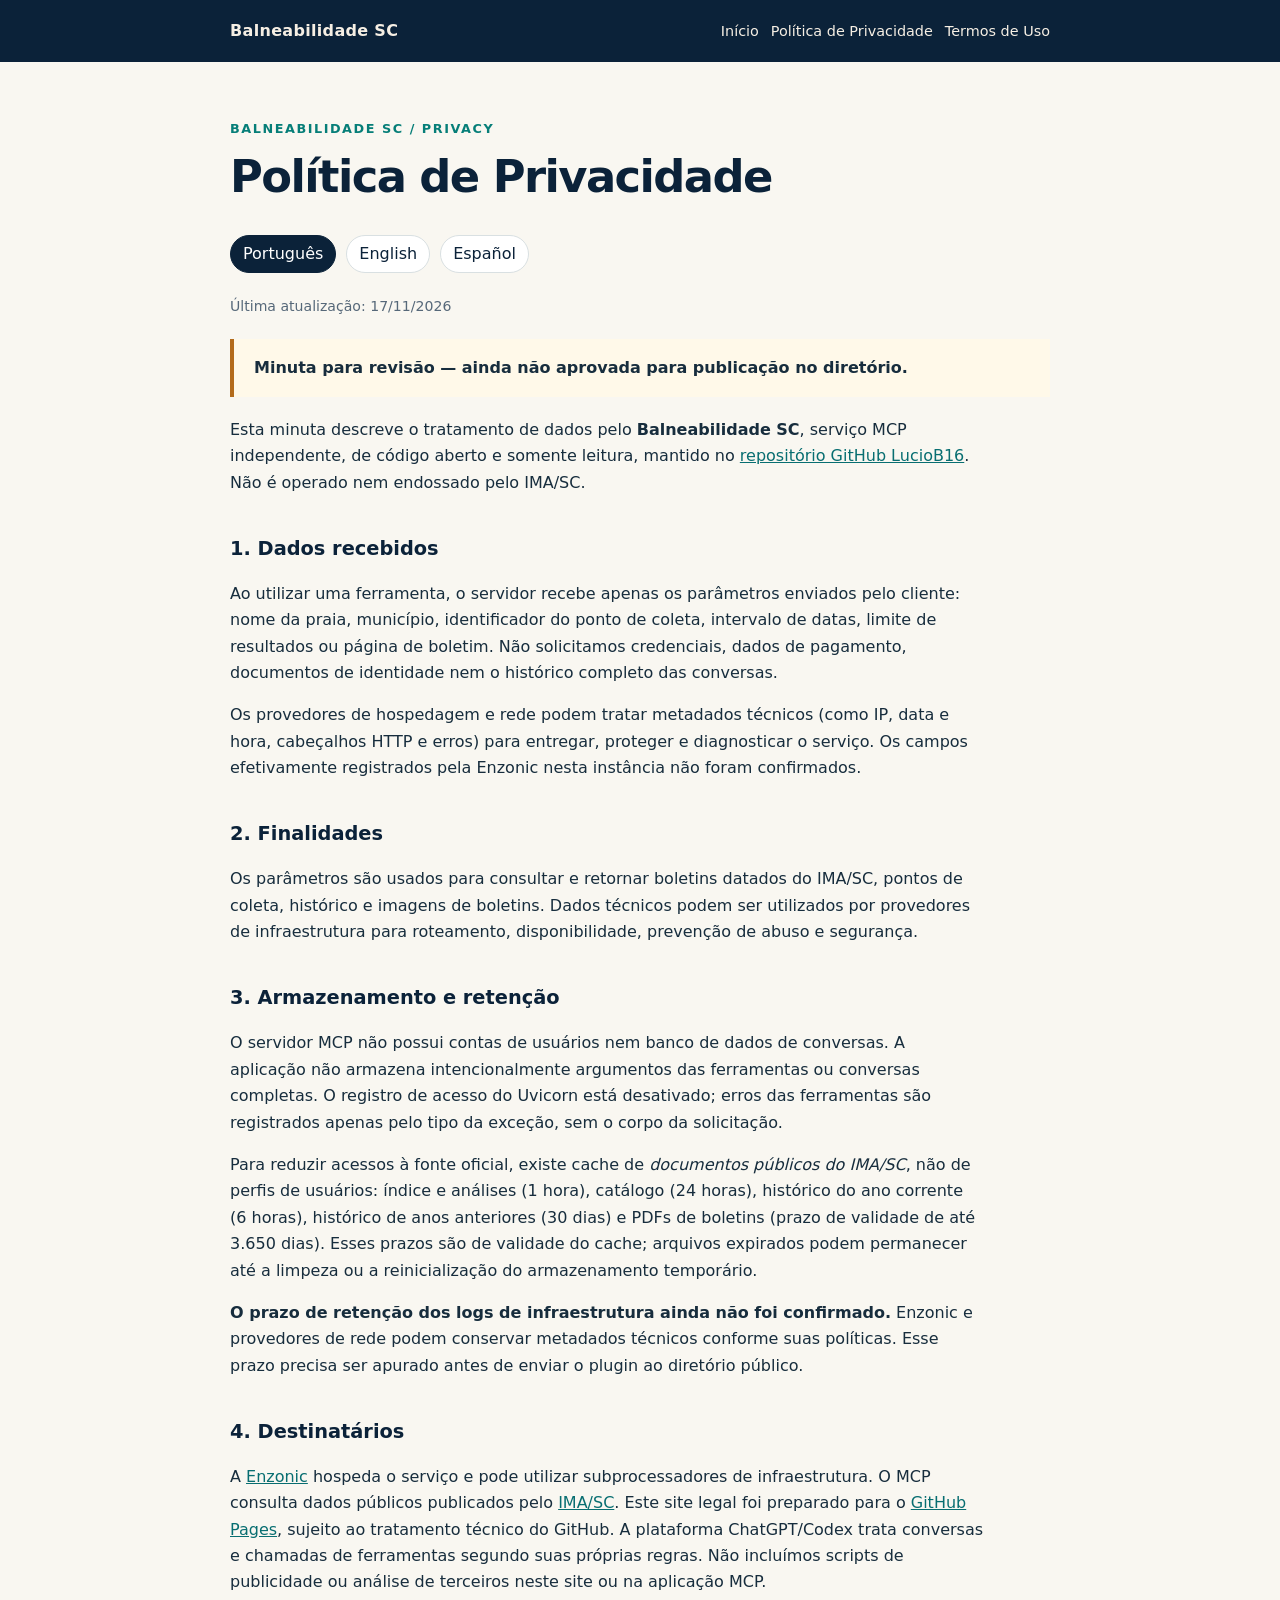
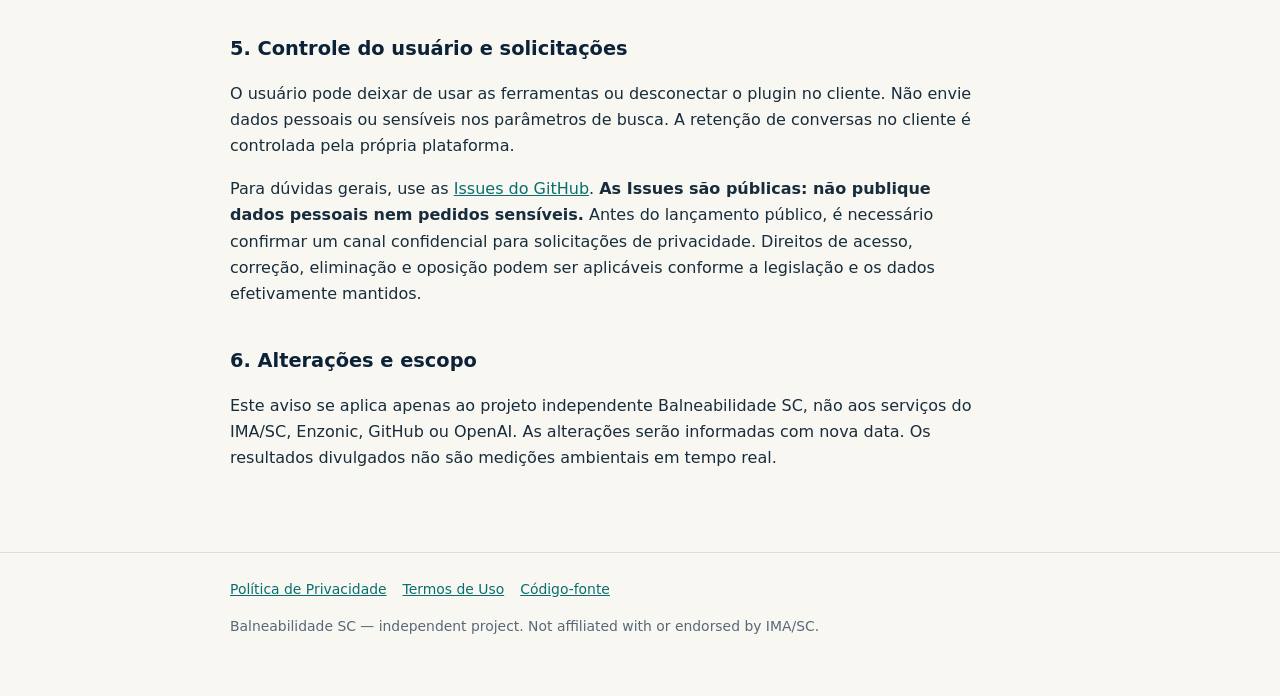
==== site/privacy/index.html @ 0f6dc049 "docs: add trilingual draft legal microsite for Balneabilidade SC" ====
<!doctype html>
<html lang="pt-BR">
<head>
<meta charset="utf-8">
<meta name="viewport" content="width=device-width,initial-scale=1">
<meta name="description" content="Política de Privacidade — Balneabilidade SC, independent IMA/SC bathing-water information tool.">
<meta name="robots" content="noindex,nofollow">
<title>Política de Privacidade · Balneabilidade SC</title>
<link rel="stylesheet" href="../style.css">
<link rel="canonical" href="https://luciob16.github.io/balneabilidade-sc-plugin/privacy/">
<link rel="alternate" hreflang="pt-BR" href="https://luciob16.github.io/balneabilidade-sc-plugin/privacy/">
<link rel="alternate" hreflang="en" href="https://luciob16.github.io/balneabilidade-sc-plugin/privacy/en/">
<link rel="alternate" hreflang="es-AR" href="https://luciob16.github.io/balneabilidade-sc-plugin/privacy/es/">
</head>
<body>
<header><div class="wrap"><a class="brand" href="/balneabilidade-sc-plugin/">Balneabilidade SC</a><nav aria-label="Primary"><a href="/balneabilidade-sc-plugin/">Início</a><a href="/balneabilidade-sc-plugin/privacy/">Política de Privacidade</a><a href="/balneabilidade-sc-plugin/terms/">Termos de Uso</a></nav></div></header>
<main class="wrap">
<div class="eyebrow">Balneabilidade SC / Privacy</div>
<h1>Política de Privacidade</h1>
<div class="langs" aria-label="Languages"><a href="/balneabilidade-sc-plugin/privacy/" aria-current="page">Português</a><a href="/balneabilidade-sc-plugin/privacy/en/" >English</a><a href="/balneabilidade-sc-plugin/privacy/es/" >Español</a></div>
<p class="meta">Última atualização: 17/11/2026</p>
<aside class="draft"><strong>Minuta para revisão — ainda não aprovada para publicação no diretório.</strong></aside>
<p>Esta minuta descreve o tratamento de dados pelo <strong>Balneabilidade SC</strong>, serviço MCP independente, de código aberto e somente leitura, mantido no <a href="https://github.com/LucioB16/balneabilidade-sc-plugin">repositório GitHub LucioB16</a>. Não é operado nem endossado pelo IMA/SC.</p>
<h2>1. Dados recebidos</h2>
<p>Ao utilizar uma ferramenta, o servidor recebe apenas os parâmetros enviados pelo cliente: nome da praia, município, identificador do ponto de coleta, intervalo de datas, limite de resultados ou página de boletim. Não solicitamos credenciais, dados de pagamento, documentos de identidade nem o histórico completo das conversas.</p>
<p>Os provedores de hospedagem e rede podem tratar metadados técnicos (como IP, data e hora, cabeçalhos HTTP e erros) para entregar, proteger e diagnosticar o serviço. Os campos efetivamente registrados pela Enzonic nesta instância não foram confirmados.</p>
<h2>2. Finalidades</h2>
<p>Os parâmetros são usados para consultar e retornar boletins datados do IMA/SC, pontos de coleta, histórico e imagens de boletins. Dados técnicos podem ser utilizados por provedores de infraestrutura para roteamento, disponibilidade, prevenção de abuso e segurança.</p>
<h2>3. Armazenamento e retenção</h2>
<p>O servidor MCP não possui contas de usuários nem banco de dados de conversas. A aplicação não armazena intencionalmente argumentos das ferramentas ou conversas completas. O registro de acesso do Uvicorn está desativado; erros das ferramentas são registrados apenas pelo tipo da exceção, sem o corpo da solicitação.</p>
<p>Para reduzir acessos à fonte oficial, existe cache de <em>documentos públicos do IMA/SC</em>, não de perfis de usuários: índice e análises (1 hora), catálogo (24 horas), histórico do ano corrente (6 horas), histórico de anos anteriores (30 dias) e PDFs de boletins (prazo de validade de até 3.650 dias). Esses prazos são de validade do cache; arquivos expirados podem permanecer até a limpeza ou a reinicialização do armazenamento temporário.</p>
<p><strong>O prazo de retenção dos logs de infraestrutura ainda não foi confirmado.</strong> Enzonic e provedores de rede podem conservar metadados técnicos conforme suas políticas. Esse prazo precisa ser apurado antes de enviar o plugin ao diretório público.</p>
<h2>4. Destinatários</h2>
<p>A <a href="https://enzonic.com/legal/privacy">Enzonic</a> hospeda o serviço e pode utilizar subprocessadores de infraestrutura. O MCP consulta dados públicos publicados pelo <a href="https://balneabilidade.ima.sc.gov.br/">IMA/SC</a>. Este site legal foi preparado para o <a href="https://docs.github.com/en/site-policy/privacy-policies/github-general-privacy-statement">GitHub Pages</a>, sujeito ao tratamento técnico do GitHub. A plataforma ChatGPT/Codex trata conversas e chamadas de ferramentas segundo suas próprias regras. Não incluímos scripts de publicidade ou análise de terceiros neste site ou na aplicação MCP.</p>
<h2>5. Controle do usuário e solicitações</h2>
<p>O usuário pode deixar de usar as ferramentas ou desconectar o plugin no cliente. Não envie dados pessoais ou sensíveis nos parâmetros de busca. A retenção de conversas no cliente é controlada pela própria plataforma.</p>
<p>Para dúvidas gerais, use as <a href="https://github.com/LucioB16/balneabilidade-sc-plugin/issues">Issues do GitHub</a>. <strong>As Issues são públicas: não publique dados pessoais nem pedidos sensíveis.</strong> Antes do lançamento público, é necessário confirmar um canal confidencial para solicitações de privacidade. Direitos de acesso, correção, eliminação e oposição podem ser aplicáveis conforme a legislação e os dados efetivamente mantidos.</p>
<h2>6. Alterações e escopo</h2>
<p>Este aviso se aplica apenas ao projeto independente Balneabilidade SC, não aos serviços do IMA/SC, Enzonic, GitHub ou OpenAI. As alterações serão informadas com nova data. Os resultados divulgados não são medições ambientais em tempo real.</p>
</main>
<footer class="foot"><div class="wrap"><a href="/balneabilidade-sc-plugin/privacy/">Política de Privacidade</a><a href="/balneabilidade-sc-plugin/terms/">Termos de Uso</a><a href="https://github.com/LucioB16/balneabilidade-sc-plugin">Código-fonte</a><p>Balneabilidade SC — independent project. Not affiliated with or endorsed by IMA/SC.</p></div></footer>
</body></html>
---- site/style.css ----
:root{color-scheme:light;--navy:#0b2239;--teal:#067e78;--sand:#f9f7f1;--ink:#172d3d;--muted:#566879;--line:#d9e0e2}
*{box-sizing:border-box}html{font-family:system-ui,-apple-system,BlinkMacSystemFont,"Segoe UI",sans-serif;line-height:1.65}body{margin:0;background:var(--sand);color:var(--ink)}.wrap{width:min(820px,calc(100% - 36px));margin:auto}header{background:var(--navy);color:#f6efe4;padding:18px 0}header .wrap{display:flex;align-items:center;justify-content:space-between;gap:18px;flex-wrap:wrap}header a{color:#f6efe4;text-decoration:none}.brand{font-weight:750;letter-spacing:.02em}nav a{margin-left:12px;font-size:.9rem}nav a:hover,a:hover{text-decoration:underline}main{padding:56px 0 64px}main h1{color:var(--navy);font-size:clamp(2rem,5vw,2.8rem);line-height:1.18;letter-spacing:-.035em;margin:.25em 0 .7em}main h2{color:var(--navy);font-size:1.21rem;margin-top:2.3rem}p,li{max-width:74ch}a{color:#086e71}li{margin-bottom:.55rem}.eyebrow{font-size:.8rem;letter-spacing:.12em;font-weight:800;color:var(--teal);text-transform:uppercase}.card{background:#fff;border:1px solid var(--line);border-radius:12px;padding:24px;margin:18px 0}.notice{border-left:4px solid var(--teal);background:white;padding:16px 20px;margin:20px 0}.draft{border-left:4px solid #b36b1b;background:#fff9e9;padding:16px 20px;margin:20px 0}.langs{display:flex;gap:10px;flex-wrap:wrap;margin:22px 0}.langs a{border:1px solid var(--line);border-radius:30px;padding:5px 12px;text-decoration:none;color:var(--navy);background:white}.langs a[aria-current=page]{background:var(--navy);color:white;border-color:var(--navy)}.meta{color:var(--muted);font-size:.88rem}.foot{border-top:1px solid var(--line);padding:25px 0 45px;color:var(--muted);font-size:.87rem}.foot a{margin-right:16px}.cards{display:grid;grid-template-columns:repeat(auto-fit,minmax(240px,1fr));gap:14px}.cards a{display:block;padding:20px;border-radius:12px;background:white;border:1px solid var(--line);text-decoration:none;font-weight:700}.cards a:hover{border-color:var(--teal)}@media(max-width:520px){main{padding-top:35px}nav a{margin:0 10px 0 0}.card{padding:18px}}
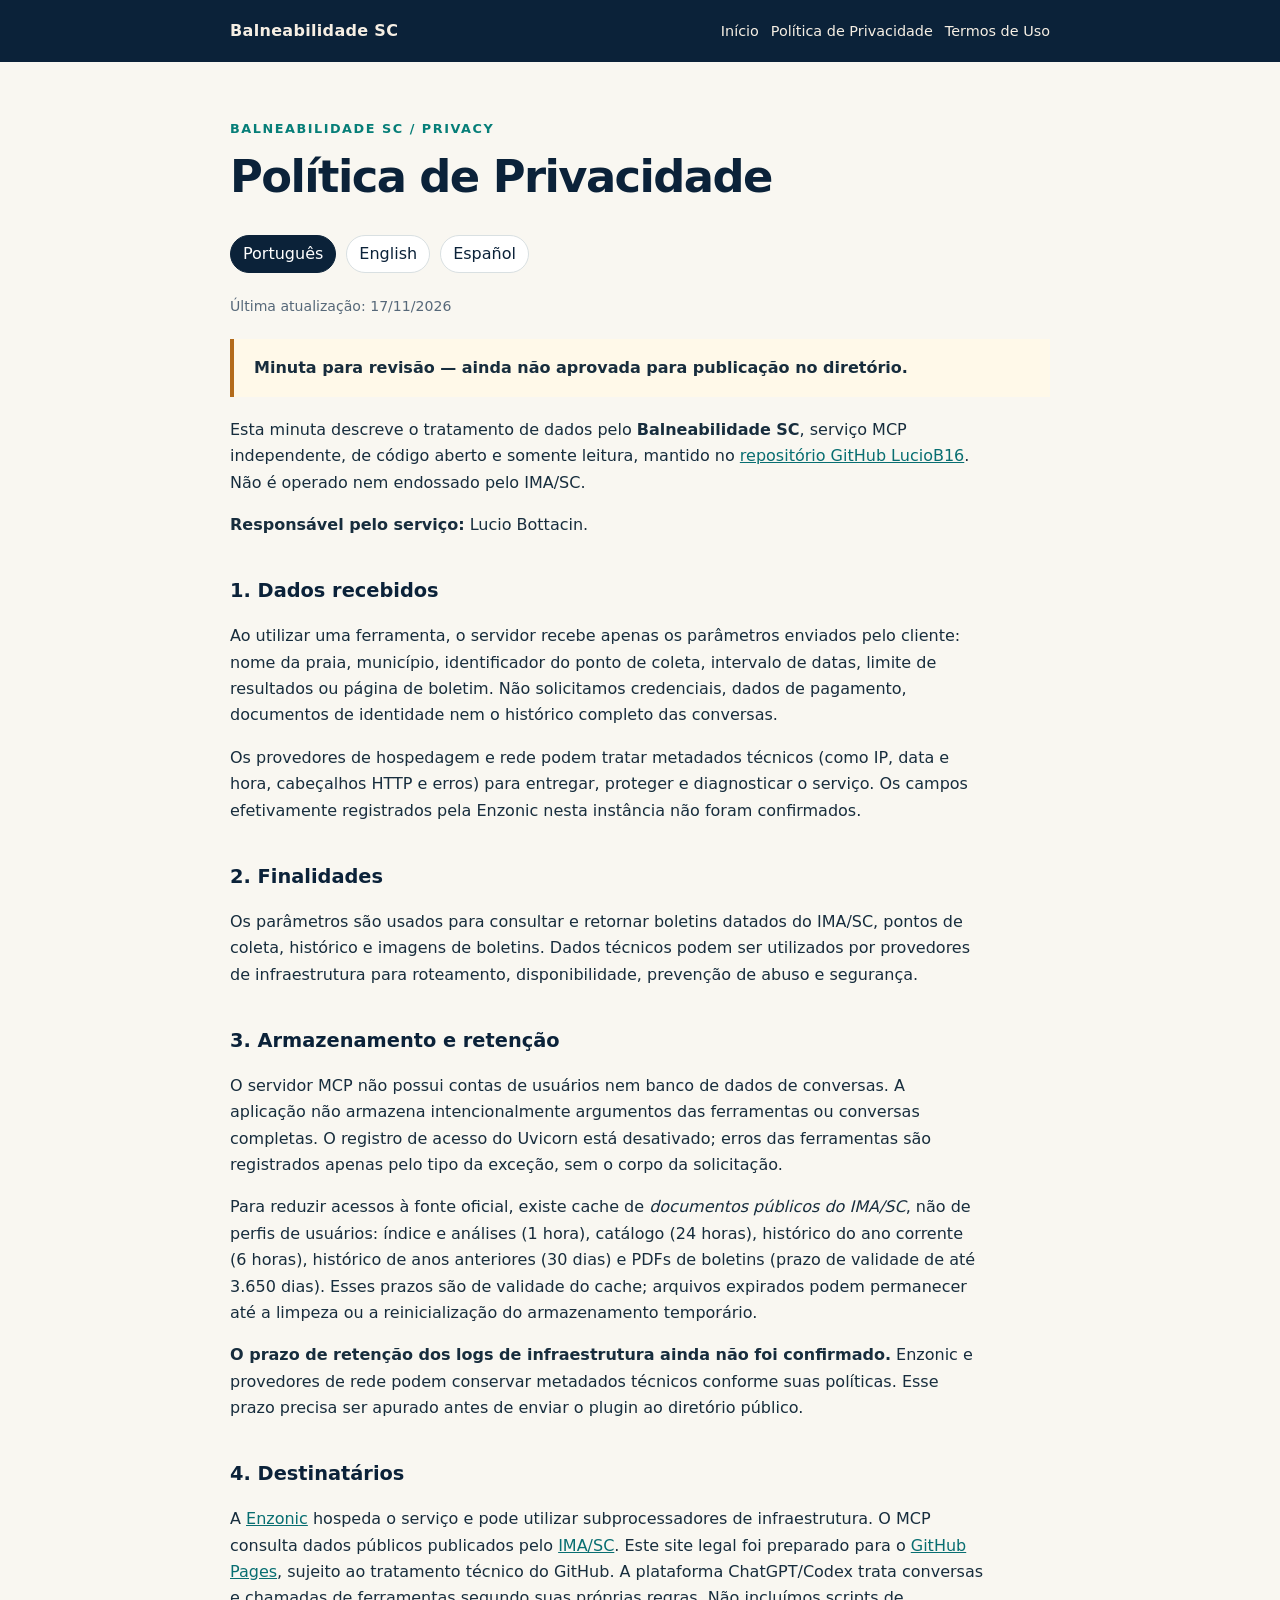
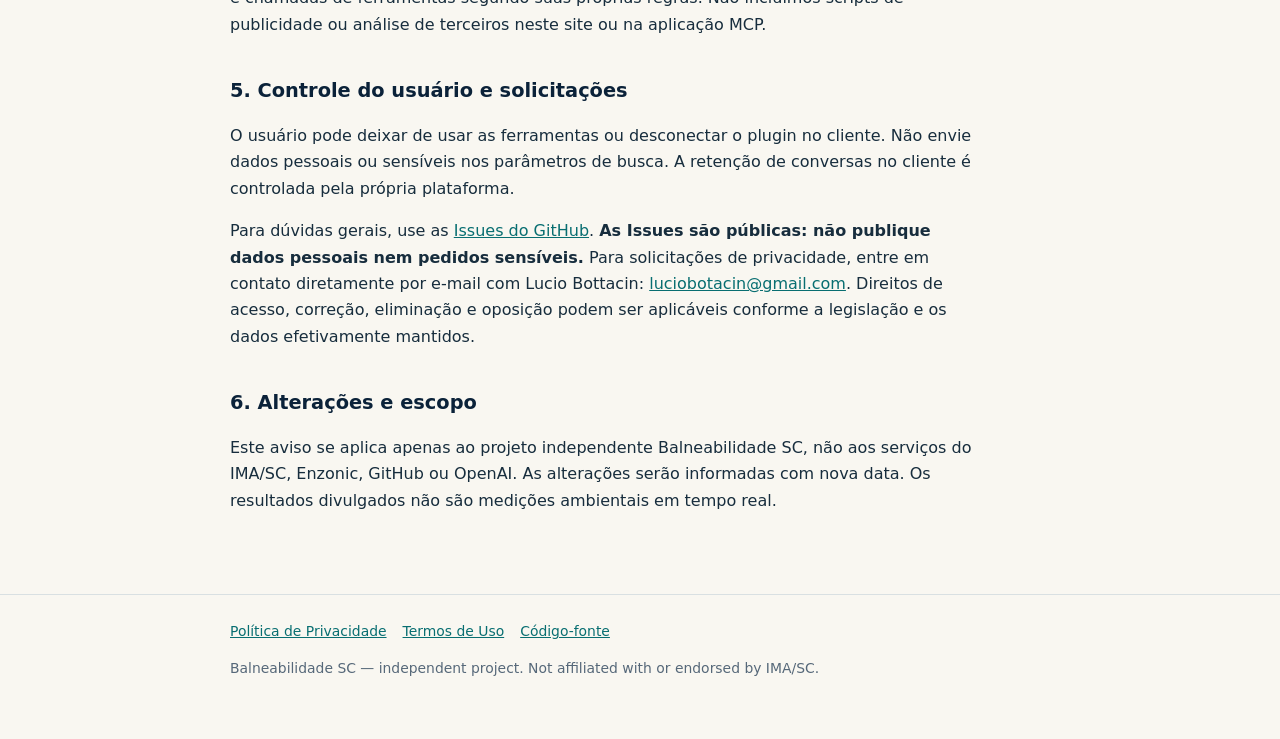
==== commit 3afdb7e7: "docs: identify service operator and public privacy contact in legal drafts" ====
--- a/site/privacy/index.html
+++ b/site/privacy/index.html
@@ -21,6 +21,7 @@
 <p class="meta">Última atualização: 17/11/2026</p>
 <aside class="draft"><strong>Minuta para revisão — ainda não aprovada para publicação no diretório.</strong></aside>
 <p>Esta minuta descreve o tratamento de dados pelo <strong>Balneabilidade SC</strong>, serviço MCP independente, de código aberto e somente leitura, mantido no <a href="https://github.com/LucioB16/balneabilidade-sc-plugin">repositório GitHub LucioB16</a>. Não é operado nem endossado pelo IMA/SC.</p>
+<p><strong>Responsável pelo serviço:</strong> Lucio Bottacin.</p>
 <h2>1. Dados recebidos</h2>
 <p>Ao utilizar uma ferramenta, o servidor recebe apenas os parâmetros enviados pelo cliente: nome da praia, município, identificador do ponto de coleta, intervalo de datas, limite de resultados ou página de boletim. Não solicitamos credenciais, dados de pagamento, documentos de identidade nem o histórico completo das conversas.</p>
 <p>Os provedores de hospedagem e rede podem tratar metadados técnicos (como IP, data e hora, cabeçalhos HTTP e erros) para entregar, proteger e diagnosticar o serviço. Os campos efetivamente registrados pela Enzonic nesta instância não foram confirmados.</p>
@@ -34,7 +35,7 @@
 <p>A <a href="https://enzonic.com/legal/privacy">Enzonic</a> hospeda o serviço e pode utilizar subprocessadores de infraestrutura. O MCP consulta dados públicos publicados pelo <a href="https://balneabilidade.ima.sc.gov.br/">IMA/SC</a>. Este site legal foi preparado para o <a href="https://docs.github.com/en/site-policy/privacy-policies/github-general-privacy-statement">GitHub Pages</a>, sujeito ao tratamento técnico do GitHub. A plataforma ChatGPT/Codex trata conversas e chamadas de ferramentas segundo suas próprias regras. Não incluímos scripts de publicidade ou análise de terceiros neste site ou na aplicação MCP.</p>
 <h2>5. Controle do usuário e solicitações</h2>
 <p>O usuário pode deixar de usar as ferramentas ou desconectar o plugin no cliente. Não envie dados pessoais ou sensíveis nos parâmetros de busca. A retenção de conversas no cliente é controlada pela própria plataforma.</p>
-<p>Para dúvidas gerais, use as <a href="https://github.com/LucioB16/balneabilidade-sc-plugin/issues">Issues do GitHub</a>. <strong>As Issues são públicas: não publique dados pessoais nem pedidos sensíveis.</strong> Antes do lançamento público, é necessário confirmar um canal confidencial para solicitações de privacidade. Direitos de acesso, correção, eliminação e oposição podem ser aplicáveis conforme a legislação e os dados efetivamente mantidos.</p>
+<p>Para dúvidas gerais, use as <a href="https://github.com/LucioB16/balneabilidade-sc-plugin/issues">Issues do GitHub</a>. <strong>As Issues são públicas: não publique dados pessoais nem pedidos sensíveis.</strong> Para solicitações de privacidade, entre em contato diretamente por e-mail com Lucio Bottacin: <a href="mailto:luciobotacin@gmail.com">luciobotacin@gmail.com</a>. Direitos de acesso, correção, eliminação e oposição podem ser aplicáveis conforme a legislação e os dados efetivamente mantidos.</p>
 <h2>6. Alterações e escopo</h2>
 <p>Este aviso se aplica apenas ao projeto independente Balneabilidade SC, não aos serviços do IMA/SC, Enzonic, GitHub ou OpenAI. As alterações serão informadas com nova data. Os resultados divulgados não são medições ambientais em tempo real.</p>
 </main>
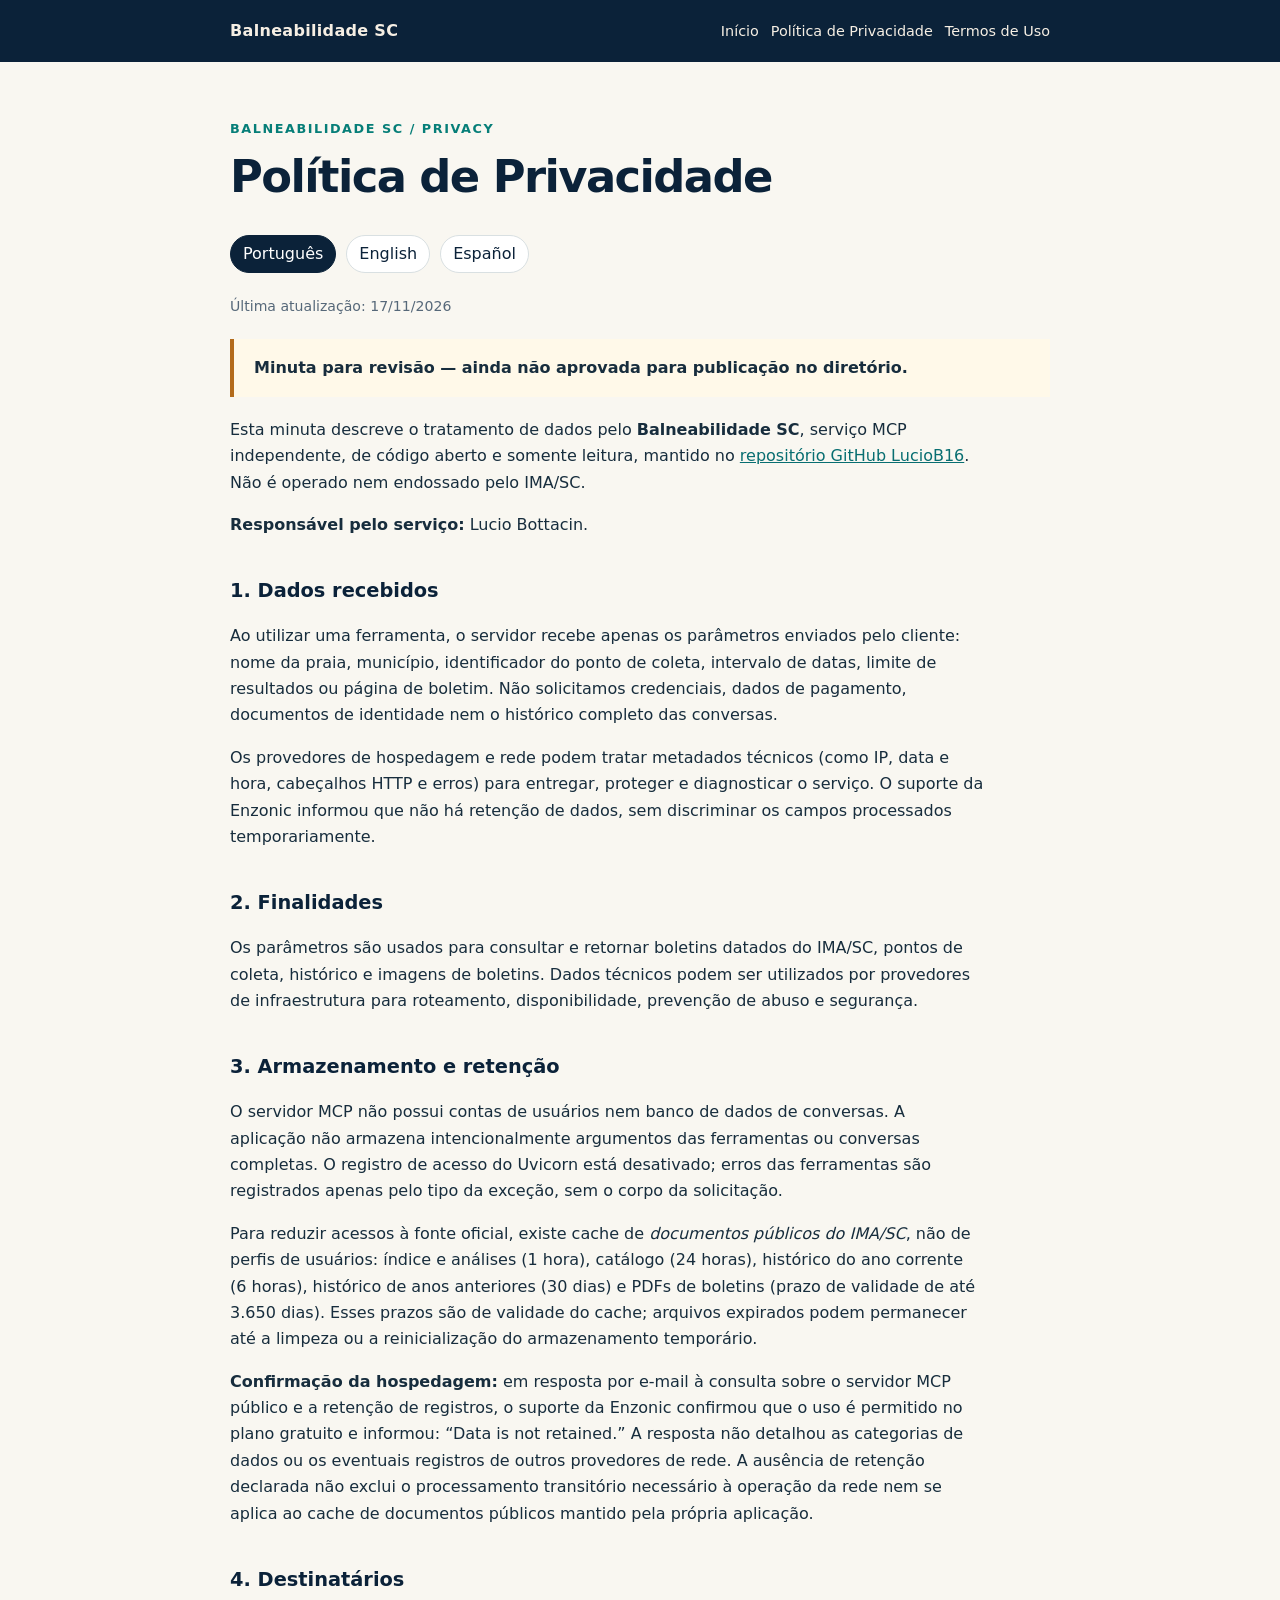
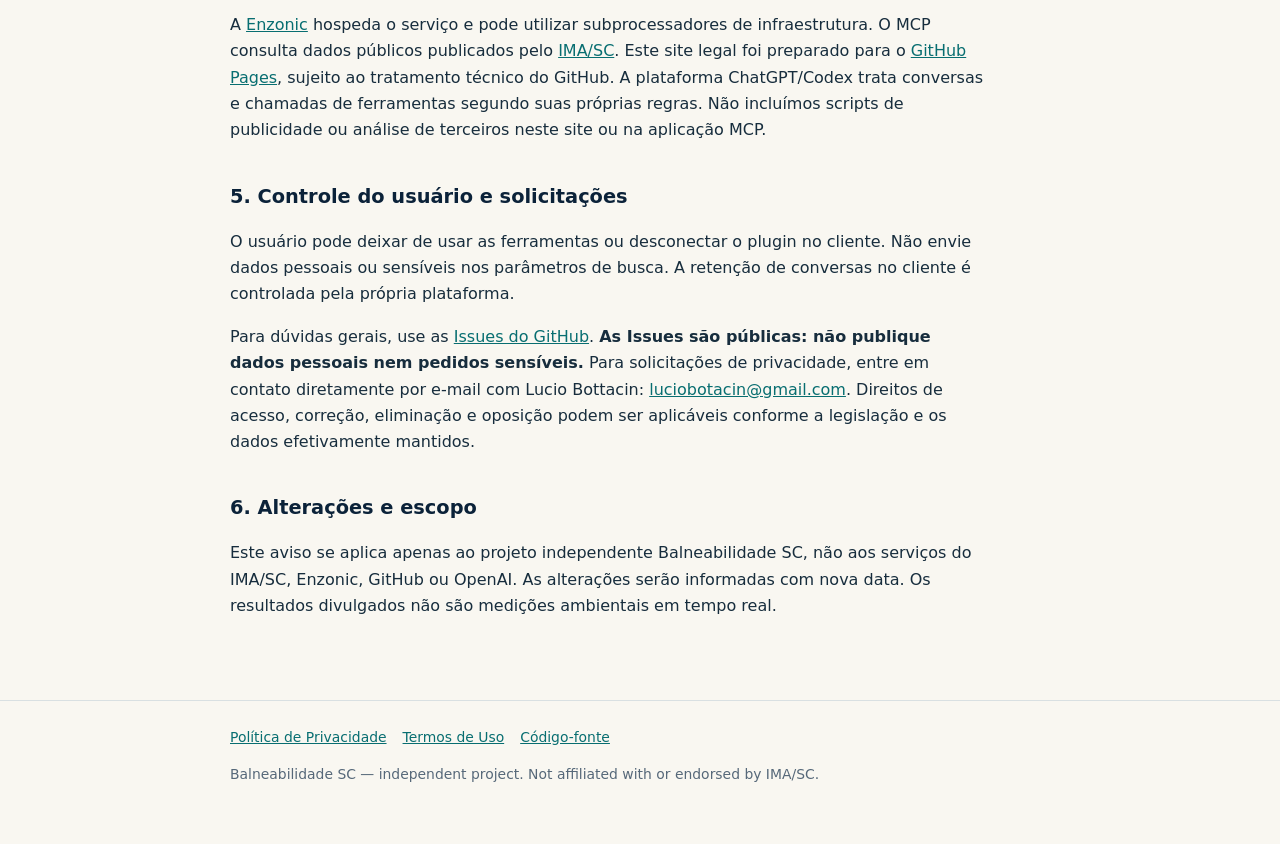
==== commit 904fa9dc: "docs: incorporate Enzonic support confirmation into legal drafts" ====
--- a/site/privacy/index.html
+++ b/site/privacy/index.html
@@ -24,13 +24,13 @@
 <p><strong>Responsável pelo serviço:</strong> Lucio Bottacin.</p>
 <h2>1. Dados recebidos</h2>
 <p>Ao utilizar uma ferramenta, o servidor recebe apenas os parâmetros enviados pelo cliente: nome da praia, município, identificador do ponto de coleta, intervalo de datas, limite de resultados ou página de boletim. Não solicitamos credenciais, dados de pagamento, documentos de identidade nem o histórico completo das conversas.</p>
-<p>Os provedores de hospedagem e rede podem tratar metadados técnicos (como IP, data e hora, cabeçalhos HTTP e erros) para entregar, proteger e diagnosticar o serviço. Os campos efetivamente registrados pela Enzonic nesta instância não foram confirmados.</p>
+<p>Os provedores de hospedagem e rede podem tratar metadados técnicos (como IP, data e hora, cabeçalhos HTTP e erros) para entregar, proteger e diagnosticar o serviço. O suporte da Enzonic informou que não há retenção de dados, sem discriminar os campos processados temporariamente.</p>
 <h2>2. Finalidades</h2>
 <p>Os parâmetros são usados para consultar e retornar boletins datados do IMA/SC, pontos de coleta, histórico e imagens de boletins. Dados técnicos podem ser utilizados por provedores de infraestrutura para roteamento, disponibilidade, prevenção de abuso e segurança.</p>
 <h2>3. Armazenamento e retenção</h2>
 <p>O servidor MCP não possui contas de usuários nem banco de dados de conversas. A aplicação não armazena intencionalmente argumentos das ferramentas ou conversas completas. O registro de acesso do Uvicorn está desativado; erros das ferramentas são registrados apenas pelo tipo da exceção, sem o corpo da solicitação.</p>
 <p>Para reduzir acessos à fonte oficial, existe cache de <em>documentos públicos do IMA/SC</em>, não de perfis de usuários: índice e análises (1 hora), catálogo (24 horas), histórico do ano corrente (6 horas), histórico de anos anteriores (30 dias) e PDFs de boletins (prazo de validade de até 3.650 dias). Esses prazos são de validade do cache; arquivos expirados podem permanecer até a limpeza ou a reinicialização do armazenamento temporário.</p>
-<p><strong>O prazo de retenção dos logs de infraestrutura ainda não foi confirmado.</strong> Enzonic e provedores de rede podem conservar metadados técnicos conforme suas políticas. Esse prazo precisa ser apurado antes de enviar o plugin ao diretório público.</p>
+<p><strong>Confirmação da hospedagem:</strong> em resposta por e-mail à consulta sobre o servidor MCP público e a retenção de registros, o suporte da Enzonic confirmou que o uso é permitido no plano gratuito e informou: “Data is not retained.” A resposta não detalhou as categorias de dados ou os eventuais registros de outros provedores de rede. A ausência de retenção declarada não exclui o processamento transitório necessário à operação da rede nem se aplica ao cache de documentos públicos mantido pela própria aplicação.</p>
 <h2>4. Destinatários</h2>
 <p>A <a href="https://enzonic.com/legal/privacy">Enzonic</a> hospeda o serviço e pode utilizar subprocessadores de infraestrutura. O MCP consulta dados públicos publicados pelo <a href="https://balneabilidade.ima.sc.gov.br/">IMA/SC</a>. Este site legal foi preparado para o <a href="https://docs.github.com/en/site-policy/privacy-policies/github-general-privacy-statement">GitHub Pages</a>, sujeito ao tratamento técnico do GitHub. A plataforma ChatGPT/Codex trata conversas e chamadas de ferramentas segundo suas próprias regras. Não incluímos scripts de publicidade ou análise de terceiros neste site ou na aplicação MCP.</p>
 <h2>5. Controle do usuário e solicitações</h2>
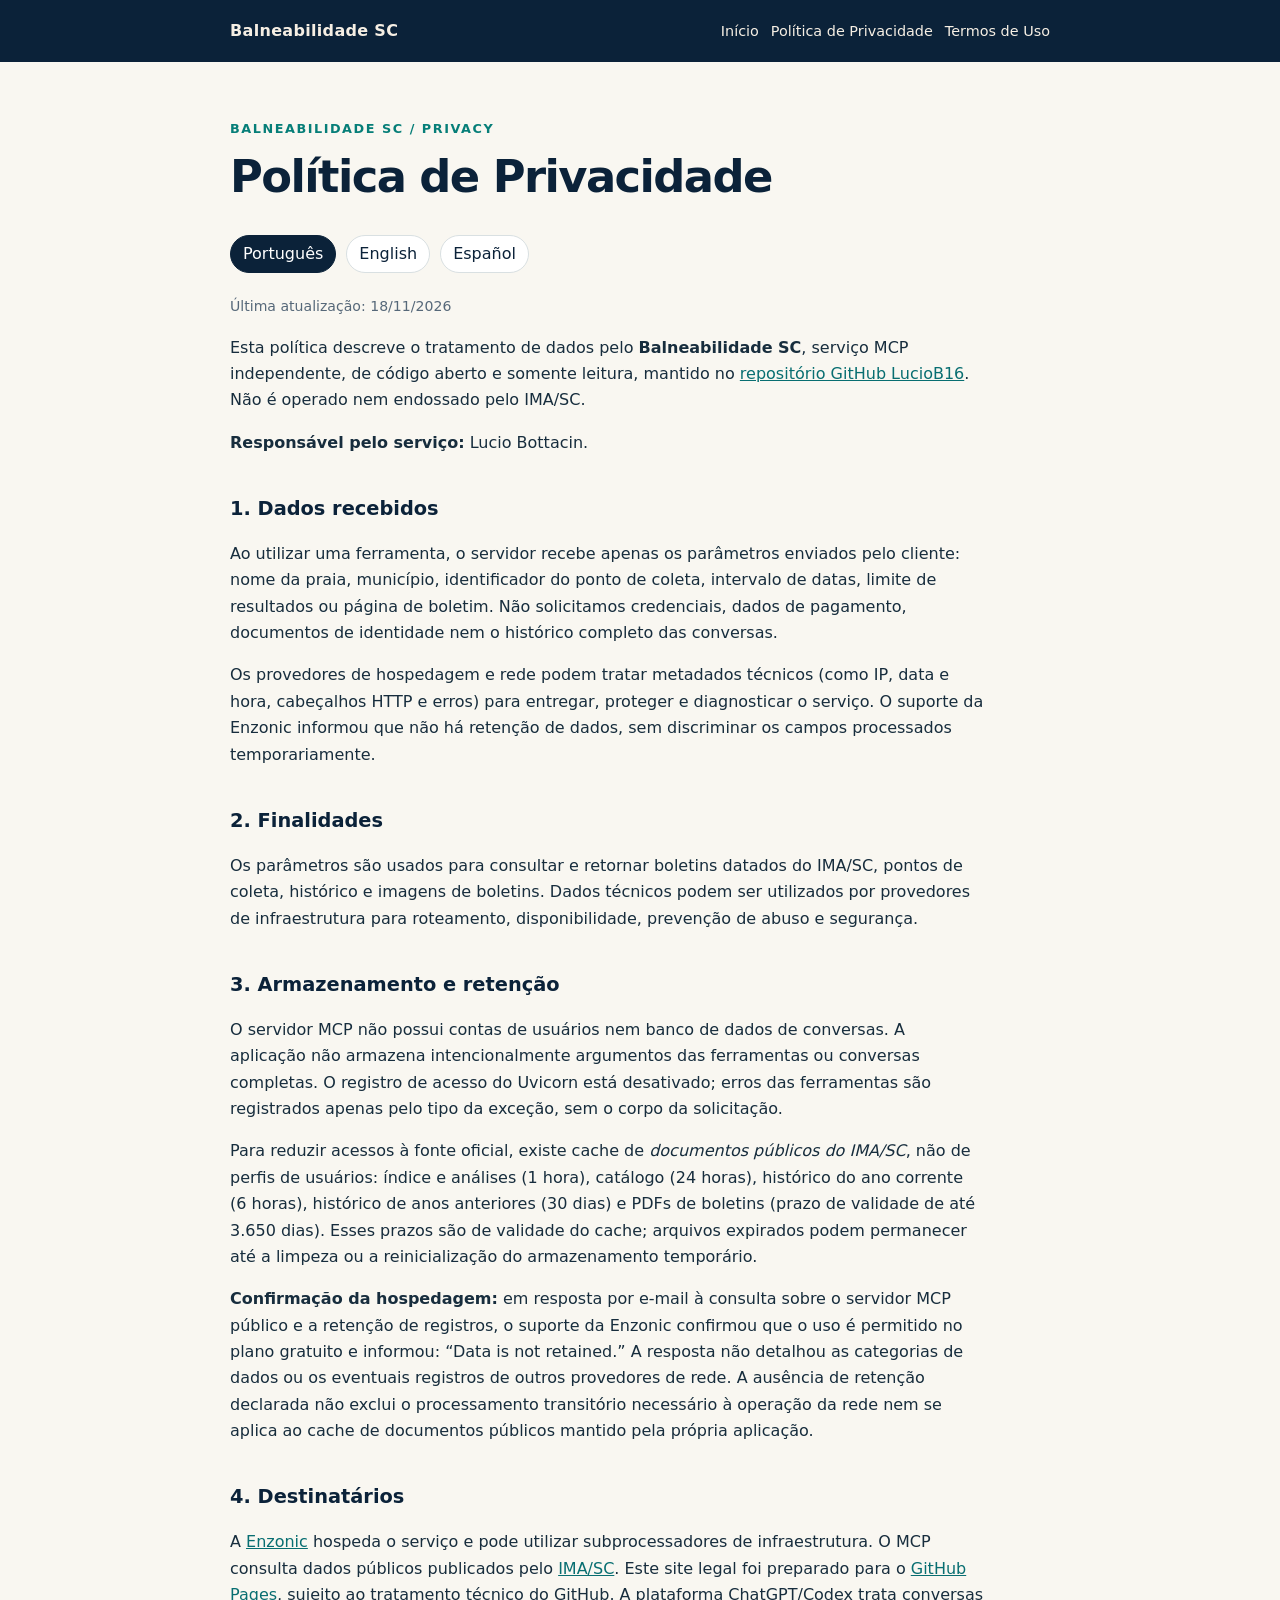
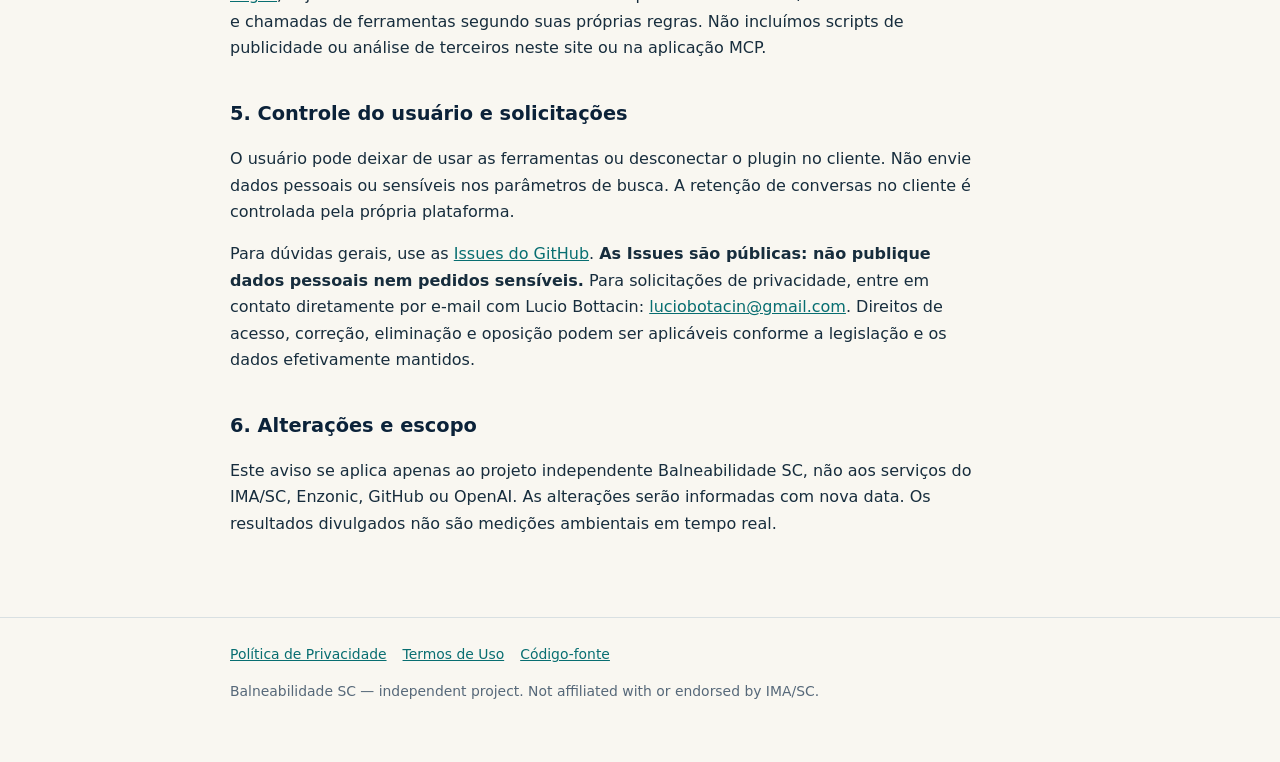
==== commit 36ccdd83: "docs: finalize operator-approved legal pages and enable publication checks" ====
--- a/site/privacy/index.html
+++ b/site/privacy/index.html
@@ -4,7 +4,6 @@
 <meta charset="utf-8">
 <meta name="viewport" content="width=device-width,initial-scale=1">
 <meta name="description" content="Política de Privacidade — Balneabilidade SC, independent IMA/SC bathing-water information tool.">
-<meta name="robots" content="noindex,nofollow">
 <title>Política de Privacidade · Balneabilidade SC</title>
 <link rel="stylesheet" href="../style.css">
 <link rel="canonical" href="https://luciob16.github.io/balneabilidade-sc-plugin/privacy/">
@@ -18,9 +17,8 @@
 <div class="eyebrow">Balneabilidade SC / Privacy</div>
 <h1>Política de Privacidade</h1>
 <div class="langs" aria-label="Languages"><a href="/balneabilidade-sc-plugin/privacy/" aria-current="page">Português</a><a href="/balneabilidade-sc-plugin/privacy/en/" >English</a><a href="/balneabilidade-sc-plugin/privacy/es/" >Español</a></div>
-<p class="meta">Última atualização: 17/11/2026</p>
-<aside class="draft"><strong>Minuta para revisão — ainda não aprovada para publicação no diretório.</strong></aside>
-<p>Esta minuta descreve o tratamento de dados pelo <strong>Balneabilidade SC</strong>, serviço MCP independente, de código aberto e somente leitura, mantido no <a href="https://github.com/LucioB16/balneabilidade-sc-plugin">repositório GitHub LucioB16</a>. Não é operado nem endossado pelo IMA/SC.</p>
+<p class="meta">Última atualização: 18/11/2026</p>
+<p>Esta política descreve o tratamento de dados pelo <strong>Balneabilidade SC</strong>, serviço MCP independente, de código aberto e somente leitura, mantido no <a href="https://github.com/LucioB16/balneabilidade-sc-plugin">repositório GitHub LucioB16</a>. Não é operado nem endossado pelo IMA/SC.</p>
 <p><strong>Responsável pelo serviço:</strong> Lucio Bottacin.</p>
 <h2>1. Dados recebidos</h2>
 <p>Ao utilizar uma ferramenta, o servidor recebe apenas os parâmetros enviados pelo cliente: nome da praia, município, identificador do ponto de coleta, intervalo de datas, limite de resultados ou página de boletim. Não solicitamos credenciais, dados de pagamento, documentos de identidade nem o histórico completo das conversas.</p>
